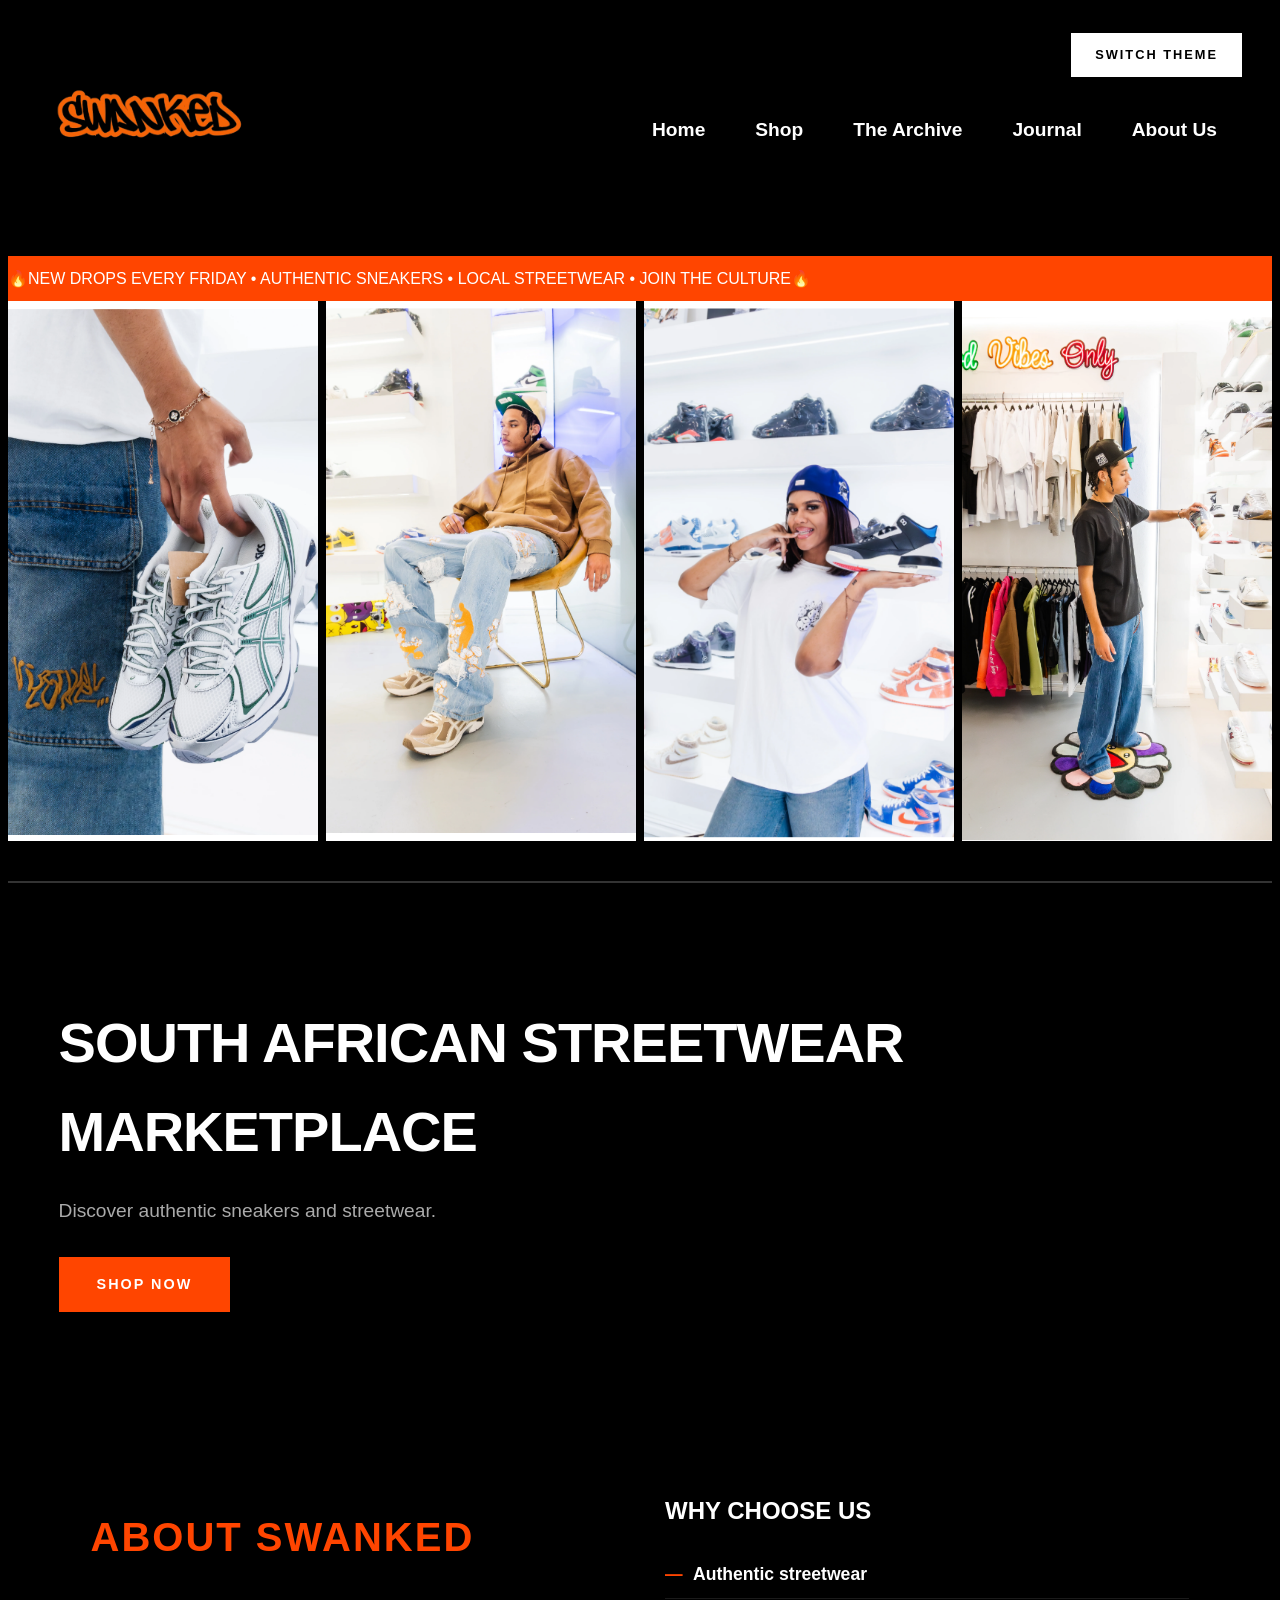
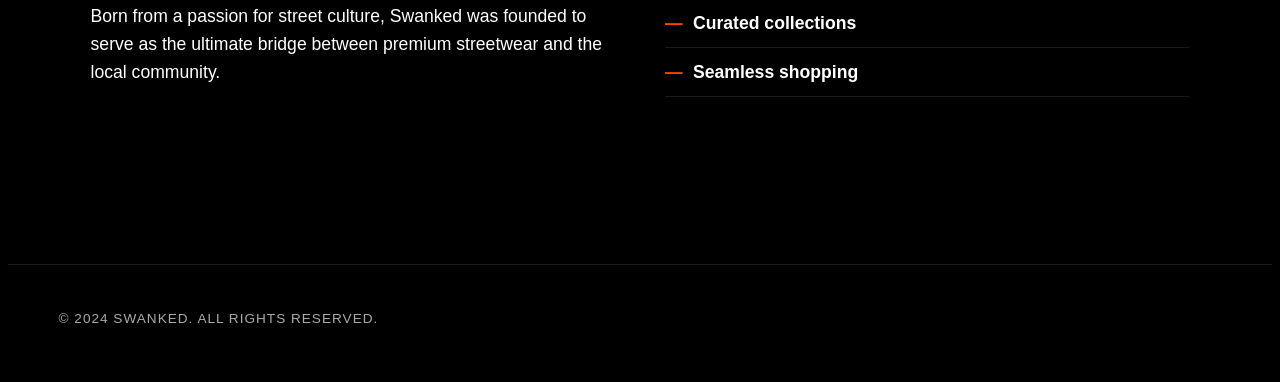
==== index.html @ abeb8fa4 "feat: changes made to the home page and updated readme" ====
<!DOCTYPE html>
<html lang="en">
<head>
    <meta charset="UTF-8">
    <meta name="viewport" content="width=device-width, initial-scale=1.0">
    <title>Swanked</title>
    <link rel="stylesheet" href="css/style.css">
    <link rel="validation" href="js/validation.js">
</head>
<body>

    <!-- Fixed Video Background Header Container -->
    <div class="header-video-showcase">
        
        <!-- Background Video (Now configured to fill the entire horizontal section) -->
        <video autoplay loop muted playsinline class="header-bg-video">
            <source src="images/ssstik.io_@swankedstore_1781372075083.mp4" type="video/mp4">
            Your browser does not support the video tag.
        </video>

        <!-- Subtle tint overlay so text and logo remain visible over video motion -->
        <div class="header-dark-overlay"></div>

        <!-- Clean, aligned header core -->
        <header class="main-header">
            
            <div class="logo-area">
                <img src="Images/Swanked_banner.png" alt="Logo" width="200" height="200">
            </div>

            <div class="nav-and-toggle-area">
                <!-- Theme toggle button wrapped nicely to sit in the top right -->
                <div class="toggle-container">
                    <input type="checkbox" id="theme-toggle" class="toggle-checkbox">
                    <label for="theme-toggle" class="toggle-label">
                        <span class="toggle-button-text">SWITCH THEME</span>
                    </label>
                </div>

                <!-- Navigation links below the toggle -->
                <nav id="nav">
                    <ul>
                        <li><a href="index.html">Home</a></li>
                        <li><a href="shop.html">Shop</a></li>
                        <li><a href="Thearchive.html">The Archive</a></li>
                        <li><a href="Journal.html">Journal</a></li>
                        <li><a href="Aboutus.html">About Us</a></li>
                    </ul>
                </nav>
            </div>

        </header>
    </div>
<div class="marquee">
    <div class="marquee-content">
        <span>🔥NEW DROPS EVERY FRIDAY • AUTHENTIC SNEAKERS • LOCAL STREETWEAR • JOIN THE CULTURE🔥</span>
    </div>
</div>

  <!-- HERO IMAGES -->
  <!-- THE QUAD HERO CONTAINER -->
<section class="hero-grid-container">
    
    <!-- Image Card 1 -->
    <div class="hero-card">
        <img src="Images/hero_1.png" alt="Swanked Look 1" class="hero-img">
        <div class="hero-card-overlay">
            <h3 class="card-title">New Drops</h3>
        </div>
    </div>

    <!-- Image Card 2 -->
    <div class="hero-card">
        <img src="Images/hero_2.png" alt="Swanked Look 2" class="hero-img">
        <div class="hero-card-overlay">
            <h3 class="card-title">The Archive</h3>
        </div>
    </div>

    <!-- Image Card 3 -->
    <div class="hero-card">
        <img src="Images/hero_3.png" alt="Swanked Look 3" class="hero-img">
        <div class="hero-card-overlay">
            <h3 class="card-title">Apparel</h3>
        </div>
    </div>

    <!-- Image Card 4 (The New Fourth Column) -->
    <div class="hero-card">
        <img src="Images/hero_4.png" alt="Swanked Look 4" class="hero-img">
        <div class="hero-card-overlay">
            <h3 class="card-title">Footwear</h3>
        </div>
    </div>

</section>

  <hr>
<!-- HERO TEXT SECTION -->
<section class="hero-text-block">
    <h1 class="main-heading">South African Streetwear Marketplace</h1>
    <p class="hero-description">Discover authentic sneakers and streetwear.</p>
    <a href="shop.html" class="shop-btn">Shop Now</a>
</section>

<!-- ABOUT SECTION -->
<div class="about-hero-bg">
    <main class="about-container">

    <section class="about-column">
        <h2 class="about-heading">ABOUT SWANKED</h2>
        <p class="about-body">
            Born from a passion for street culture, Swanked was founded to serve as the ultimate 
            bridge between premium streetwear and the local community.
        </p>
    </section>

    <section class="about-column">
        <h2 class="why-heading">WHY CHOOSE US</h2>
        <ul class="features-list">
            <li><span class="orange-dash"></span> Authentic streetwear</li>
            <li><span class="orange-dash"></span> Curated collections</li>
            <li><span class="orange-dash"></span> Seamless shopping</li>
        </ul>
    </section>

    </main>
</div>  

<!-- FOOTER SECTION -->
<footer class="site-footer">
    <p>&copy; 2024 Swanked. All rights reserved.</p>
</footer>
</body>
</html>
---- css/style.css ----
/* ==========================================================================
   THEME VARIABLES (ORANGE NOCTURNAL / ELECTRIC BLUE NEGATIVE)
   ========================================================================== */

/* 1. Global Defaults (Nocturnal Mode - Your Default State) */
:root {
    --background-color: #000000;
    --text-color: #ffffff;
    --accent-color: #ff4500;  /* 🟧 Blazing Orange for dark mode */
    --subtle-text: #aaaaaa;
}

/* 2. Global Trigger (The Negative State) */
.toggle-checkbox:checked ~ body,
:root:has(.toggle-checkbox:checked) {       
    --background-color: #ffffff; 
    --text-color: #000000; 
    --accent-color: #0047ff;  /* 🟦 Swaps to Electric Blue when toggled! */
    --subtle-text: #555555; 
}

/* 3. TARGETED RULES: Keep your logo inversion working alongside the variables */
:root:has(.toggle-checkbox:checked) .banner-logo {
    filter: invert(1);
}

/* 4. APPLICATION: Make sure your global canvas is actually listening to the variables */
body {
    background-color: var(--background-color) !important;
    color: var(--text-color) !important;
    transition: background-color 0.3s ease, color 0.3s ease;
}

/*Hidden checkbox and toggle styling*/
/*hide the default browser checkbox*/
.toggle-checkbox {
    display: none;
}
/*Style the label to look like a toggle switch*/
.toggle-label {
    position: absolute;
    top: 25px;
    right: 30px;

    /*give it a solid background so it never blends into the page background, ensuring it's always visible and clickable*/
    background-color: var(--text-color); /*Transparent background to blend with both themes*/
    color: var(--background-color);

    /*clean, blocky streetwear borders*/
    border: 2px solid var(--text-color);
    padding: 10px 22px; 

    /*Typography formatting*/
    font-size: 0.8rem;
    font-weight: 800;
    text-transform: uppercase;
    letter-spacing: 2px;


    cursor: pointer;
    z-index: 9999; /*Forces it to float on top of everything*/
    display: inline-block;
    transition: all 0.2s ease-in-out; /*Smooth transition for hover effects*/   
}

/*make it flash the signature orange accent color when hovered over*/
.toggle-label:hover {
    background-color: var(--accent-color); /*Turns blazing red/orange*/
    border-color: var(--accent-color); /*Matches the background for a bold, unified look*/
    color:#ffffff; /*crisp white text on hover*/
}

/* ==========================================================================
   Navigation & Global Layout
   ========================================================================== */
   /* Reset basic spacing */
header {
    display: flex;
    justify-content: space-between;
    align-items: center;
    padding: 20px;
}
/* Nav Link Styling */
/* =========================================================================
   CLEAN UNIFIED NAVIGATION CODES
   ========================================================================== */

#nav ul {
    display: flex;
    list-style: none;
    margin: 0;
    padding: 0;
    gap: 20px; /* Puts space between links */
}

#nav ul li a {
    color: var(--text-color); /* Contrast variable that changes with theme */
    text-decoration: none;
    font-size: 1.2rem;
    font-weight: bold;
    padding: 10px 15px;
    display: inline-block; /* Crucial for hover lines and vertical layout math */
    text-shadow: 1px 1px 4px rgba(0, 0, 0, 0.8); /* Readability shield over background images/videos */
    border-bottom: 2px solid transparent; 
    transition: color 0.3s ease, border-bottom 0.3s ease;
}

#nav ul li a:hover {
    color: var(--accent-color); /* Switches to your signature active color */
    border-bottom: 2px solid var(--accent-color);
}
.marquee {
    width: 100%;
    overflow: hidden;
    background-color: var(--accent-color); /* Theme-aware background */
    color: white; /* Contrast text */
    padding: 10px 0;
}

.marquee-content {
    display: inline-block;
    white-space: nowrap;
    animation: scroll 15s linear infinite;
}

@keyframes scroll {
    from { transform: translateX(100%); }
    to { transform: translateX(-100%); }
}

/* This turns your container into a flex wrapper to put them side-by-side */
.about-container {
    display: flex;
    justify-content: space-between;
    align-items: flex-start;
    gap: 50px; /* Clean column spacing gap between the blocks */
    padding: 60px 4%;
    max-width: 1200px;
    margin: 0 auto; /* Centers the layout on wide desktop viewports */
    box-sizing: border-box;
}

/* Forces both the brand story section and why choose us section to share space evenly (50/50 split) */
.about-column {
    flex: 1;
}

/* Kept your exact text sizes and spacing while adding the accent color */
.about-heading {
    color: var(--accent-color); /* Uses your Orange / Electric Blue accent */
    font-size: 2.5rem;
    letter-spacing: 2px;
    margin-bottom: 15px;
    text-transform: uppercase;
}
.about-hero-bg {
    /* ⬇️ The image file name is specified right here ⬇️ */
    background: linear-gradient(rgba(0, 0, 0, 0.75), rgba(0, 0, 0, 0.8)), 
                url('../images/inside_swanked.png') no-repeat center center;
    background-size: cover;
}
/* =========================================================================
   REVISED ABOUT US BACKGROUND OVERLAY (FIXED SYNTAX)
   ========================================================================== */

/* 🌕 Default Nocturnal/Dark Theme: Uses a crisp, deep overlay shield */
body.dark-theme .about-hero-bg {
    background: linear-gradient(rgba(0, 0, 0, 0.75), rgba(0, 0, 0, 0.8)), 
                url('../images/inside_swanked.png') no-repeat center center;
    background-size: cover;
    background-attachment: fixed;
}

/* Force headings (both h2 and h3) to stand out sharply on dark background */
body.dark-theme .about-hero-bg h2 {
    color: #0052ff !important; /* Matches your electric brand blue from image_c161b8.jpg */
}
body.dark-theme .about-hero-bg h3 {
    color: #ffffff !important; /* Makes 'WHY CHOOSE US' bright white */
}

/* Forces text color to stay bright white when on the dark background */
body.dark-theme .about-hero-bg p,
body.dark-theme .about-hero-bg li {
    color: #ffffff !important; /* Bright text clarity */
}

/* ------------------------------------------------------------------------- */

/* ☀️ Light Theme: Swaps the dark glass overlay for a clean, frosted window look */
/* Clear any hidden background blocks on the inner columns in light mode */
body.light-theme .about-hero-bg main,
body.light-theme .about-hero-bg section {
    background: transparent !important;
    background-color: transparent !important;
}
/* Change this: body.light-theme .about-hero-bg */
/* To this: */
.light-theme .about-hero-bg {
    background: linear-gradient(rgba(255, 255, 255, 0.85), rgba(255, 255, 255, 0.9)), 
                url('../images/inside_swanked.png') no-repeat center center;
    background-size: cover;
    background-attachment: fixed;
}

.light-theme .about-hero-bg h2,
.light-theme .about-hero-bg h3 {
    color: #0052ff !important;
}

.light-theme .about-hero-bg p,
.light-theme .about-hero-bg li {
    color: #111111 !important;
}

/* Kept your exact body variables but shifted width rules to the column parent */
.about-body {
    color: var(--text-color); /* Ensures visibility across all active themes */
    font-size: 1.1rem;
    line-height: 1.6;
}
/* RESPONSIVE DESIGN: Safely folds the elements back into a clean stack on mobile */
@media (max-width: 768px) {
    .about-container {
        flex-direction: column; /* Switches from side-by-side back to stacked layout safely */
        gap: 40px;
        padding: 40px 20px;
    }
}
/* Style for the clean dash formatting in your HTML */
.orange-dash {
    color: var(--accent-color); /* Automatically matches your active toggle accent color */
    margin-right: 8px;
    font-weight: bold;
}
/* ==========================================================================
   HERO GRID LAYOUT
   ========================================================================== */
.hero-grid-container {
    display: flex !important;  /* FORCES the browser to place them next to each other */
    flex-direction: row !important; /* Forces horizontal alignment */
    width: 100%;
    height: 60vh;
    gap: 8px;
    box-sizing: border-box;
}

.hero-card {
    flex: 1 !important; /* Forces all 4 columns to be equal width side-by-side */
    position: relative;
    overflow: hidden;
}

.hero-img {
    width: 100%;
    height: 100%;
    object-fit: cover;
}

/* ==========================================================================
   SWANKED  LOGO LAYOUT
   ========================================================================== */
/* Standard Logo Styling */
.brand-logo {
    display: flex;
    align-items: center;
}

.logo-image {
    height: 50px;      /* Adjust this number to make the logo larger or smaller */
    width: auto;       /* Keeps the proportions correct */
    display: block;
}

/* 💡 THEME SWITCH BONUS: 
   If your logo is black text and your user switches to "Nocturnal" (dark mode),
   this rule will instantly invert the logo to white text so it stays visible! */
:root:has(.toggle-checkbox:checked) .logo-image {
    filter: invert(1);       /* Flips black graphics to white instantly */
}   

/* ==========================================================================
   STREETWEAR EDITORIAL TYPOGRAPHY & LAYOUT
   ========================================================================== */

/* Apply a clean, heavy sans-serif typeface to eliminate the default Times New Roman look */
body {
    font-family: 'Helvetica Neue', Helvetica, Arial, sans-serif;
    line-height: 1.6;
}

/* 1. Hero Content Styling */
.hero-text-block {
    padding: 60px 4%;
    text-align: left;
}
hr {
    border: none;
    height: 2px;
    background-color: #333; /* Changes the line color */
    width: 100%;            /* Changes the line width */
  }
.main-heading {
    font-size: 3.5rem;
    font-weight: 900;
    text-transform: uppercase;
    letter-spacing: -1px;
    margin-bottom: 15px;
    color: var(--text-color);
}

.hero-description {
    font-size: 1.2rem;
    color: var(--subtle-text);
    margin-bottom: 30px;
}

/* 2. Premium Industrial Button */
.shop-btn {
    display: inline-block;
    padding: 14px 36px;
    background-color: var(--accent-color); /* Blazing Brand Orange */
    color: #ffffff !important;             /* Keeps text readable */
    text-decoration: none;
    font-weight: 800;
    text-transform: uppercase;
    letter-spacing: 2px;
    font-size: 0.9rem;
    border: 2px solid var(--accent-color);
    transition: all 0.2s ease-in-out;
}

.shop-btn:hover {
    background-color: transparent;
    color: var(--accent-color) !important;
    transform: translateY(-2px);
}

/* 3. Section Informational Formatting */
.info-section {
    padding: 40px 4%;
    max-width: 800px; /* Restricts paragraph length for much cleaner editorial layout reading */
}

.section-heading {
    font-size: 2rem;
    font-weight: 800;
    text-transform: uppercase;
    letter-spacing: 0px;
    margin-bottom: 15px;
    color: var(--text-color);
}

.section-text {
    font-size: 1.1rem;
    color: var(--subtle-text);
}

/* 4. Minimalist Features List */
.features-list {
    list-style: none; /* Removes the old unstyled generic dots */
    padding: 0;
    margin: 0;
}

.features-list li {
    font-size: 1.1rem;
    font-weight: 600;
    color: var(--text-color);
    padding: 10px 0;
    border-bottom: 1px solid rgba(255, 255, 255, 0.1); /* Adds a very clean dividers grid */
    position: relative;
    padding-left: 20px;
}

/* Adds a sleek brand-colored dash design before each list point */
.features-list li::before {
    content: "—";
    position: absolute;
    left: 0;
    color: var(--accent-color);
    font-weight: 900;
}

/* 5. Minimalist Footer Border Anchor */
.site-footer {
    margin-top: 60px;
    padding: 30px 4%;
    border-top: 1px solid rgba(255, 255, 255, 0.1);
    text-align: left;
}

.site-footer p {
    font-size: 0.85rem;
    text-transform: uppercase;
    letter-spacing: 1px;
    color: var(--subtle-text);
}

/* ==========================================================================
   BULLETPROOF LEMKUS HEADER ENGINE (WORKS EVERYWHERE)
   ========================================================================== */

.section-title {
    font-size: 2.5rem;
    text-transform: uppercase;
    font-weight: 900;
    letter-spacing: -1px;
    color: var(--text-color);
    display: inline-block;
    
    /* Smooth transition for when the mouse touches or leaves the text */
    transition: letter-spacing 0.4s cubic-bezier(0.25, 1, 0.5, 1), 
                transform 0.4s cubic-bezier(0.25, 1, 0.5, 1), 
                color 0.3s ease;
    
    transform-origin: left center;
}

/* When the user hovers over the section title, it expands beautifully */
.section-title:hover {
    letter-spacing: 4px;             /* Spreads the street culture typography out */
    transform: scale(1.05);          /* Elegantly enlarges the text */
    color: var(--accent-color);      /* Flashes Orange (Dark Mode) or Electric Blue (Negative Mode) */
    cursor: default;
}

/* ==========================================================================
   THE SCROLL KEYFRAME ENGINE
   ========================================================================== */
@keyframes enlargeAndShrink {
    0% {
        transform: scale(0.7);    /* Small when it first enters from the bottom */
        opacity: 0.3;             /* Blurs into background */
    }
    50% {
        transform: scale(1.3);    /* MASSIVE zoom when the section hits the center dead-on */
        opacity: 1;               /* Full bright contrast focus */
        color: var(--accent-color); /* Option: Flash your signature orange when active! */
    }
    100% {
        transform: scale(0.7);    /* Shrinks back down as you scroll past it and it leaves the top */
        opacity: 0.3;             /* Fades back out */
    }
}


/* ==========================================================================
   PRODUCT CARD & GRID ENGINE
   ========================================================================== */

/* This turns your stacked items into a gorgeous multi-column grid layout */
.shop-grid {
    display: grid;
    grid-template-columns: repeat(auto-fit, minmax(280px, 1fr));
    gap: 40px 24px;
    padding: 60px 0;
    max-width: 1200px;
    margin: 0 auto;
    width: 100%;
}

.product-card {
    display: flex;
    flex-direction: column;
    background-color: transparent;
    overflow: hidden;
}

/* This is the crucial block that shrinks those massive images instantly! */
.product-image-wrapper {
    width: 100%;
    height: 380px; /* Forces a perfect, high-end editorial height */
    overflow: hidden;
    border: 1px solid rgba(255, 255, 255, 0.05);
}

.product-image-wrapper img {
    width: 100%;
    height: 100%;
    object-fit: cover; /* Prevents stretched or squished clothes */
}

/* ==========================================================================
   PRODUCT TEXT & ROW CONTROLLER
   ========================================================================== */

/* This splits your text on the left and moves your cart button over to the right */
.product-info {
    position: relative;
    padding: 16px 0 4px 0;
    display: flex;
    flex-direction: row;       
    justify-content: space-between; 
    align-items: flex-end;     
}

/* Groups the typography together inside the row */
.product-text-meta {
    display: flex;
    flex-direction: column;
    gap: 6px;
}

.product-brand {
    font-size: 0.75rem;
    text-transform: uppercase;
    letter-spacing: 2px;
    font-weight: 700;
    opacity: 0.5;
}

.product-title {
    font-size: 1.1rem;
    font-weight: 500;
    color: var(--text-color);
    margin: 0;
}

.product-price {
    font-size: 1rem;
    font-weight: 800;
    color: var(--accent-color);
}


/* ==========================================================================
   MINIMALIST CART BUTTON ENGINE
   ========================================================================== */

.add-to-cart-btn {
    width: 50px;                 /* Clean, high-end square profile */
    height: 50px;
    display: flex;
    align-items: center;
    justify-content: center;
    background-color: transparent;
    color: var(--text-color, #ffffff); 
    border: 1px solid var(--text-color, #ffffff);
    margin: 0;                   /* Cleaned up margin to sit side-by-side perfectly */
    cursor: pointer;
    position: relative;
    overflow: hidden;
    transition: background-color 0.3s cubic-bezier(0.25, 1, 0.5, 1), 
                border-color 0.3s ease, 
                color 0.3s ease;
}

/* Vector Cart Sizing & Balance */
.cart-icon-wrapper {
    display: flex;
    align-items: center;
    justify-content: center;
    width: 22px;
    height: 22px;
}

.cart-icon {
    width: 100%;
    height: 100%;
    transition: transform 0.3s cubic-bezier(0.25, 1, 0.5, 1);
}

/* Hover Engine: Flashes your active accent color and gives a premium bounce */
.add-to-cart-btn:hover {
    background-color: var(--accent-color);
    border-color: var(--accent-color);
    color: #ffffff; /* Stark contrast backup */
}

.add-to-cart-btn:hover .cart-icon {
    transform: scale(1.1); /* Subtle vector pop when interactive */
}

/* Dynamic line balancing for light mode / negative mode adjustments */
body.negative-mode .add-to-cart-btn {
    border-color: var(--text-color, #000000);
}

/* ==========================================================================
   Archive Page & Product Listing Layout
   ========================================================================== */
  /* Container for the whole section to ensure it stays centered */
.archive-container {
    max-width: 1200px;
    margin: 0 auto; /* This centers the whole block on the page */
    padding: 20px;
}

/* Header styling */
.archive-header {
    text-align: center;
    margin-bottom: 20px;
    width: 100%;
}

/* Grid styling */
.archive-grid {
    display: grid;
    grid-template-columns: repeat(3, 1fr); 
    gap: 20px;
    width: 100%;
}

.archive-item img {
    width: 100%;       
    height: auto;      
    display: block;    
    border-radius: 8px;
}

/* Responsive: Stack to 1 column on your tablet (Samsung Galaxy Tab 3 Lite) */
@media (max-width: 768px) {
    .archive-grid {
        grid-template-columns: 1fr;
    }
}

/* ==========================================================================
   JOURNAL PAGE & SPOTIFY EMBED LAYOUT
   ========================================================================== */
   /* Journal Page Styles */
.journal-container {
    max-width: 1000px;
    margin: 0 auto;
    padding: 20px;
}

/* Ensure the Lookbook grid matches the Archive grid feel */
.archive-grid {
    display: grid;
    grid-template-columns: repeat(3, 1fr);
    gap: 20px;
    margin-bottom: 30px;
}

.archive-grid img {
    width: 100%;
    height: auto;
    display: block;
    object-fit: cover;
}

/* Styling for articles and sections */
article {
    margin-bottom: 40px;
}

section {
    margin-bottom: 40px;
}

button {
    background-color: #000;
    color: #fff;
    padding: 10px 20px;
    border: none;
    cursor: pointer;
    text-transform: uppercase;
    font-size: 0.8rem;
}

/* Responsive adjustment */
@media (max-width: 768px) {
    .archive-grid {
        grid-template-columns: 1fr;
    }
}
/* Apply hover effect to Journal, Lookbook, Soundscape, and Article headings */
h2, h3 {
    transition: transform 0.3s ease, color 0.3s ease;
    cursor: pointer;
    display: inline-block;
}
/* Unified Hover Effect for Headings */
h2:hover, 
h3:hover {
    transition: transform 0.3s ease, color 0.3s ease;
    transform: scale(1.05);
    cursor: pointer;
    color: var(--accent-color); /* Dynamically switches between Orange and Blue */
}

/* Ensure the specific section titles stand out */
.section-title {
    margin-bottom: 20px;
}

/*=======================================================================
   About Page & Contact Form Layout
   ======================================================================*/
 .about-section {
    display: flex;
    align-items: center;
    gap: 40px; /* Space between text and image */
    padding: 50px;
    max-width: 1200px;
    margin: 0 auto;
}

.about-text {
    flex: 1; /* Takes up half the space */
    color: var(--text-color);
}

.about-image {
    flex: 1; /* Takes up the other half */
}

.about-image img {
    width: 100%; /* Makes image responsive */
    border-radius: 12px;
    box-shadow: 0 4px 15px rgba(0, 0, 0, 0.3);
}

/* Ensure headings use your accent color */
.about-text h2, .about-text h3 {
    color: var(--accent-color);
}
.content-card {
    background-color: var(--background-color); /* Matches your theme background */
    border: 1px solid var(--subtle-text); /* Subtle outline */
    border-radius: 20px; /* The rounded corners */
    padding: 25px;
    margin-bottom: 20px; /* Creates the gap between your cards */
    box-shadow: 0 4px 10px rgba(0, 0, 0, 0.1); /* Soft shadow for depth */
}

.form-container {
    background-color: var(--background-color); 
    border: 1px solid var(--subtle-text);
    padding: 30px;
    border-radius: 12px;
    box-shadow: 0 4px 15px rgba(0, 0, 0, 0.2);
    max-width: 350px; /* Reduced width to make the form smaller */
    width: 100%;
    margin: 50px 0 50px 50px; /* Aligns to the left with 50px offset from the edge */
}

/* Ensure the submit button doesn't stretch weirdly */
input[type="submit"] {
    width: 100%;
    margin-top: 15px;
    background-color: var(--accent-color);
    color: #fff;
    border: none;
    padding: 12px;
    border-radius: 6px;
    cursor: pointer;
    font-weight: bold;
}
  
   /* Ensure labels are always visible */
label {
    display: block;
    margin-bottom: 8px;
    color: var(--text-color); /* This will swap between white and black */
    font-weight: 600;
}

/* Ensure input text is always visible and readable */
input[type="text"], 
input[type="email"], 
textarea {
    width: 100%;
    padding: 12px;
    margin-bottom: 20px;
    /* Use a contrasting background based on theme if needed, 
       or keep a neutral color that works in both */
    background-color: var(--background-color); 
    border: 1px solid var(--subtle-text);
    color: var(--text-color); /* This ensures the text matches your theme */
    border-radius: 6px;
    box-sizing: border-box;
}

/* Force the Submit button to pop */
input[type="submit"] {
    background-color: var(--accent-color);
    color: #ffffff; /* Keeps text white for better contrast against orange/blue */
    border: none;
    /* ... rest of your button styling */
}
.social-links {
    text-align: left;
    margin: 20px 0;
}

.social-links ul {
    list-style: none;
    padding: 0;
    display: flex;
    justify-content: left;
    gap: 25px; /* Spacing for your icons */
}

.social-links a {
    color: var(--text-color); /* Themed to match Nocturnal/Electric */
    font-size: 30px; /* Logo sizing */
    transition: color 0.3s ease, transform 0.2s ease;
}

.social-links a:hover {
    color: var(--accent-color); /* Accent color pop */
    transform: scale(1.2); /* Icon animation */
}

.product-grid {
    display: grid;
    grid-template-columns: repeat(2, 1fr); 
    gap: 10px;
    padding: 10px;
}

@media (min-width: 768px) {
    .product-grid {
        grid-template-columns: repeat(3, 1fr);
        gap: 20px;
    }
}

.product-image-wrapper img {
    width: 100%;    /* This keeps them fitting the width of the card */
    height: auto;   /* This is the key: it allows the height to scale naturally */
    display: block; /* Removes unwanted gaps below the image */
}
/* Apply the effect to Cards, Headings, and the Cart Icon */
.product-card:hover, .product-card:active, .product-card:focus,
.product-title:hover, .product-title:active, .product-title:focus,
.cart-icon-wrapper:hover, .cart-icon-wrapper:active, .cart-icon-wrapper:focus {
    transform: scale(1.05);
    transition: transform 0.3s ease;
    cursor: pointer;
    /* Optional: change color to show it's active */
    color: var(--accent-color); 
}

/* =========================================================================
   SWANKED VIDEO BACKGROUND HEADER
   ========================================================================== */

/* Master header block container - spans edge-to-edge horizontally */
.header-video-showcase {
    position: relative;
    width: 100%;
    min-height: 220px;
    background-color: #000000;
    overflow: hidden;
}

/* FIXES THE BLACK BOX HOLES: Forces video to occupy the entire header background space */
.header-bg-video {
    position: absolute;
    top: 50%;
    left: 50%;
    transform: translate(-50%, -50%);
    width: 100%; /* Spreads edge-to-edge across the entire screen */
    height: 100%;
    object-fit: cover; /* Crops the video dynamically to fill the space without leaving black gaps */
    z-index: 1;
}

/* See-through tint layer over the video screen for legibility */
.header-dark-overlay {
    position: absolute;
    top: 0;
    left: 0;
    width: 100%;
    height: 100%;
    background: rgba(0, 0, 0, 0.45); /* Soft background mask overlay */
    z-index: 2;
}

/* Layering your core nav and logo elements neatly above the background tracks */
.main-header {
    position: relative;
    z-index: 3;
    display: flex;
    justify-content: space-between;
    align-items: center;
    padding: 20px 40px;
    box-sizing: border-box;
    min-height: 220px; /* Aligns container height with your showcase block */
}
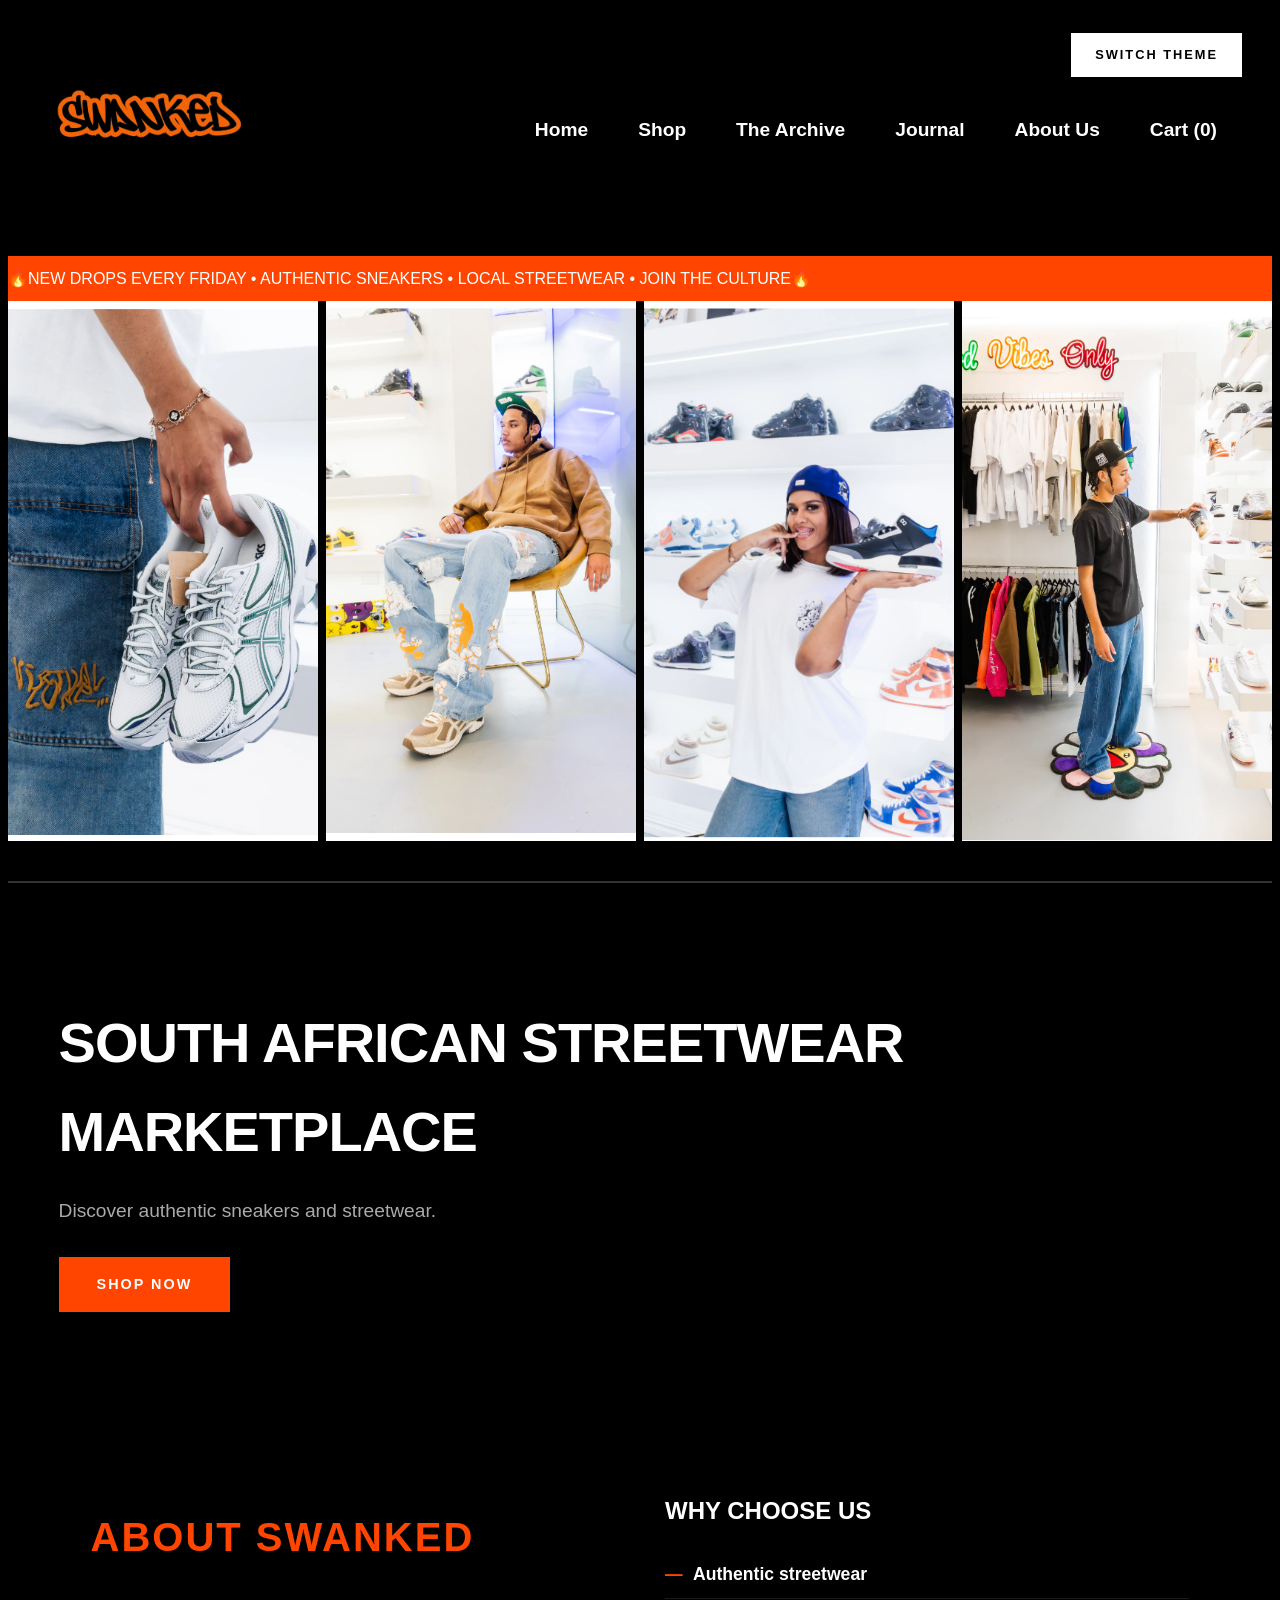
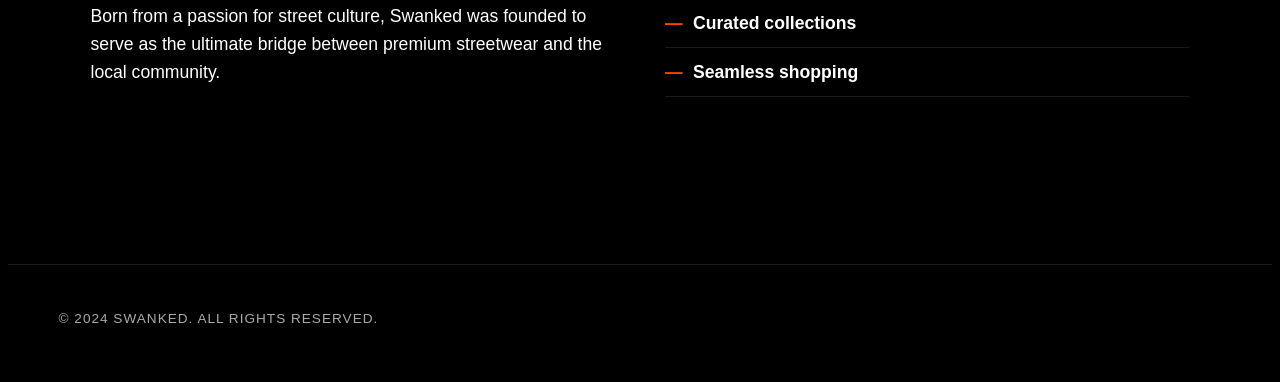
==== commit 265a0f12: "feat: added a cart count and a custom added to cart message" ====
--- a/index.html
+++ b/index.html
@@ -3,18 +3,28 @@
 <head>
     <meta charset="UTF-8">
     <meta name="viewport" content="width=device-width, initial-scale=1.0">
+    <meta name="description" content="Swanked - Premium e-commerce storefront. Discover our curated collection of high-quality products with a seamless, responsive shopping experience.">
+    <meta name="keywords" content="Swanked, e-commerce, online store, web development, responsive shopping">
+   <meta property="og:title" content="Swanked | Premium E-commerce">
+    <meta property="og:description" content="Shop the latest collection at Swanked. Designed for style, built for speed.">
+    <meta property="og:type" content="website">
+    <meta property="og:url" content="https://swanked.netlify.app/">
     <title>Swanked</title>
+    <script>
+      if (localStorage.getItem('theme') === 'negative') {
+        document.documentElement.classList.add('negative');
+      }
+    </script>
     <link rel="stylesheet" href="css/style.css">
-    <link rel="validation" href="js/validation.js">
 </head>
-<body>
+<body class="no-transition">
 
     <!-- Fixed Video Background Header Container -->
     <div class="header-video-showcase">
         
         <!-- Background Video (Now configured to fill the entire horizontal section) -->
         <video autoplay loop muted playsinline class="header-bg-video">
-            <source src="images/ssstik.io_@swankedstore_1781372075083.mp4" type="video/mp4">
+            <source src="images/ssstik.io_@swankedstore_1781822685463.mp4" type="video/mp4">
             Your browser does not support the video tag.
         </video>
 
@@ -45,6 +55,7 @@
                         <li><a href="Thearchive.html">The Archive</a></li>
                         <li><a href="Journal.html">Journal</a></li>
                         <li><a href="Aboutus.html">About Us</a></li>
+                        <li><a href="#">Cart (<span id="cart-count">0</span>)</a></li>
                     </ul>
                 </nav>
             </div>
@@ -131,6 +142,7 @@
 <footer class="site-footer">
     <p>&copy; 2024 Swanked. All rights reserved.</p>
 </footer>
+<script src="js/validation.js"></script>
 </body>
 </html>
 
--- a/css/style.css
+++ b/css/style.css
@@ -29,8 +29,15 @@
     background-color: var(--background-color) !important;
     color: var(--text-color) !important;
     transition: background-color 0.3s ease, color 0.3s ease;
-}
-
+    font-family: 'Helvetica Neue', Helvetica, Arial, sans-serif;
+    line-height: 1.6;
+}
+.error {
+    color: #ff4500; /* Maintains your Nocturnal/Negative branding */
+    font-size: 0.9rem;
+    min-height: 1.2rem; /* Reserves space so the form doesn't 'jump' when text appears */
+    margin-top: 5px;
+}
 /*Hidden checkbox and toggle styling*/
 /*hide the default browser checkbox*/
 .toggle-checkbox {
@@ -153,65 +160,6 @@
     margin-bottom: 15px;
     text-transform: uppercase;
 }
-.about-hero-bg {
-    /* ⬇️ The image file name is specified right here ⬇️ */
-    background: linear-gradient(rgba(0, 0, 0, 0.75), rgba(0, 0, 0, 0.8)), 
-                url('../images/inside_swanked.png') no-repeat center center;
-    background-size: cover;
-}
-/* =========================================================================
-   REVISED ABOUT US BACKGROUND OVERLAY (FIXED SYNTAX)
-   ========================================================================== */
-
-/* 🌕 Default Nocturnal/Dark Theme: Uses a crisp, deep overlay shield */
-body.dark-theme .about-hero-bg {
-    background: linear-gradient(rgba(0, 0, 0, 0.75), rgba(0, 0, 0, 0.8)), 
-                url('../images/inside_swanked.png') no-repeat center center;
-    background-size: cover;
-    background-attachment: fixed;
-}
-
-/* Force headings (both h2 and h3) to stand out sharply on dark background */
-body.dark-theme .about-hero-bg h2 {
-    color: #0052ff !important; /* Matches your electric brand blue from image_c161b8.jpg */
-}
-body.dark-theme .about-hero-bg h3 {
-    color: #ffffff !important; /* Makes 'WHY CHOOSE US' bright white */
-}
-
-/* Forces text color to stay bright white when on the dark background */
-body.dark-theme .about-hero-bg p,
-body.dark-theme .about-hero-bg li {
-    color: #ffffff !important; /* Bright text clarity */
-}
-
-/* ------------------------------------------------------------------------- */
-
-/* ☀️ Light Theme: Swaps the dark glass overlay for a clean, frosted window look */
-/* Clear any hidden background blocks on the inner columns in light mode */
-body.light-theme .about-hero-bg main,
-body.light-theme .about-hero-bg section {
-    background: transparent !important;
-    background-color: transparent !important;
-}
-/* Change this: body.light-theme .about-hero-bg */
-/* To this: */
-.light-theme .about-hero-bg {
-    background: linear-gradient(rgba(255, 255, 255, 0.85), rgba(255, 255, 255, 0.9)), 
-                url('../images/inside_swanked.png') no-repeat center center;
-    background-size: cover;
-    background-attachment: fixed;
-}
-
-.light-theme .about-hero-bg h2,
-.light-theme .about-hero-bg h3 {
-    color: #0052ff !important;
-}
-
-.light-theme .about-hero-bg p,
-.light-theme .about-hero-bg li {
-    color: #111111 !important;
-}
 
 /* Kept your exact body variables but shifted width rules to the column parent */
 .about-body {
@@ -219,14 +167,7 @@
     font-size: 1.1rem;
     line-height: 1.6;
 }
-/* RESPONSIVE DESIGN: Safely folds the elements back into a clean stack on mobile */
-@media (max-width: 768px) {
-    .about-container {
-        flex-direction: column; /* Switches from side-by-side back to stacked layout safely */
-        gap: 40px;
-        padding: 40px 20px;
-    }
-}
+
 /* Style for the clean dash formatting in your HTML */
 .orange-dash {
     color: var(--accent-color); /* Automatically matches your active toggle accent color */
@@ -282,13 +223,6 @@
 /* ==========================================================================
    STREETWEAR EDITORIAL TYPOGRAPHY & LAYOUT
    ========================================================================== */
-
-/* Apply a clean, heavy sans-serif typeface to eliminate the default Times New Roman look */
-body {
-    font-family: 'Helvetica Neue', Helvetica, Arial, sans-serif;
-    line-height: 1.6;
-}
-
 /* 1. Hero Content Styling */
 .hero-text-block {
     padding: 60px 4%;
@@ -314,7 +248,18 @@
     color: var(--subtle-text);
     margin-bottom: 30px;
 }
-
+.about-hero-bg {
+    background: linear-gradient(rgba(0, 0, 0, 0.6), rgba(0, 0, 0, 0.6)), 
+                url('../images/inside_swanked.png') no-repeat center center;
+    background-size: cover;
+    background-attachment: fixed;
+    transition: background 0.3s ease;
+}
+/* Use this to flip the gradient when toggled */
+:root:has(.toggle-checkbox:checked) .about-hero-bg {
+    background: linear-gradient(rgba(255, 255, 255, 0.8), rgba(255, 255, 255, 0.8)), 
+                url('../images/inside_swanked.png') no-repeat center center;
+}
 /* 2. Premium Industrial Button */
 .shop-btn {
     display: inline-block;
@@ -397,6 +342,17 @@
     color: var(--subtle-text);
 }
 
+#toast {
+    position: fixed;
+    bottom: 20px;
+    right: 20px;
+    background: #FF4500; /* Swanked Orange */
+    color: white;
+    padding: 15px;
+    border-radius: 5px;
+    display: none; /* hidden by default */
+    z-index: 2000;
+}
 /* ==========================================================================
    BULLETPROOF LEMKUS HEADER ENGINE (WORKS EVERYWHERE)
    ========================================================================== */
@@ -480,6 +436,26 @@
     height: 100%;
     object-fit: cover; /* Prevents stretched or squished clothes */
 }
+.lightbox {
+    position: fixed; z-index: 1000; top: 0; left: 0; width: 100%; height: 100%;
+    background: rgba(0, 0, 0, 0.9); display: flex; justify-content: center; align-items: center;
+}
+.lightbox-content { 
+    max-width: 90%; 
+    max-height: 80%; 
+    border: 2px solid  #FF8C00; /* Base orange border */
+    /* This creates the glow effect: */
+    box-shadow: 0 0 15px #FF8C00, 0 0 30px #FF8C00; 
+    transition: all 0.3s ease; /* Smoothly animates the glow change */
+}
+
+/* Orange Glow for Negative Theme */
+.negative .lightbox-content {
+    border-color:  #0000FF;
+    box-shadow: 0 0 15px #0000FF, 0 0 30px #0000FF;
+}
+
+.close-btn { position: absolute; top: 20px; right: 30px; color: white; font-size: 40px; cursor: pointer; }
 
 /* ==========================================================================
    PRODUCT TEXT & ROW CONTROLLER
@@ -609,13 +585,6 @@
     border-radius: 8px;
 }
 
-/* Responsive: Stack to 1 column on your tablet (Samsung Galaxy Tab 3 Lite) */
-@media (max-width: 768px) {
-    .archive-grid {
-        grid-template-columns: 1fr;
-    }
-}
-
 /* ==========================================================================
    JOURNAL PAGE & SPOTIFY EMBED LAYOUT
    ========================================================================== */
@@ -660,12 +629,6 @@
     font-size: 0.8rem;
 }
 
-/* Responsive adjustment */
-@media (max-width: 768px) {
-    .archive-grid {
-        grid-template-columns: 1fr;
-    }
-}
 /* Apply hover effect to Journal, Lookbook, Soundscape, and Article headings */
 h2, h3 {
     transition: transform 0.3s ease, color 0.3s ease;
@@ -810,13 +773,6 @@
     grid-template-columns: repeat(2, 1fr); 
     gap: 10px;
     padding: 10px;
-}
-
-@media (min-width: 768px) {
-    .product-grid {
-        grid-template-columns: repeat(3, 1fr);
-        gap: 20px;
-    }
 }
 
 .product-image-wrapper img {
@@ -883,3 +839,45 @@
     min-height: 220px; /* Aligns container height with your showcase block */
 }
 
+/* =========================================================================
+   Black flash fix
+   ========================================================================== */
+.no-transition * {
+    transition: none !important;
+}
+
+/* ==========================================================================
+   MASTER MOBILE RESPONSIVE BLOCK (REPLACES THE 4 SCATTERED ONES)
+   ========================================================================== */
+@media (max-width: 768px) {
+    /* 1. Header/Nav Fixes: Stacks everything */
+    header {
+        flex-direction: column !important;
+        align-items: center !important;
+        padding: 10px !important;
+    }
+
+    #nav ul {
+        flex-direction: column;
+        align-items: center;
+        gap: 10px;
+    }
+
+    .toggle-label {
+        position: static !important;
+        margin: 10px auto;
+        display: block;
+    }
+
+    /* 2. About Section: Folds side-by-side into vertical stack */
+    .about-container {
+        flex-direction: column;
+        gap: 40px;
+        padding: 40px 20px;
+    }
+
+    /* 3. Archive Grid: Forces single column */
+    .archive-grid {
+        grid-template-columns: 1fr !important;
+    }
+}
